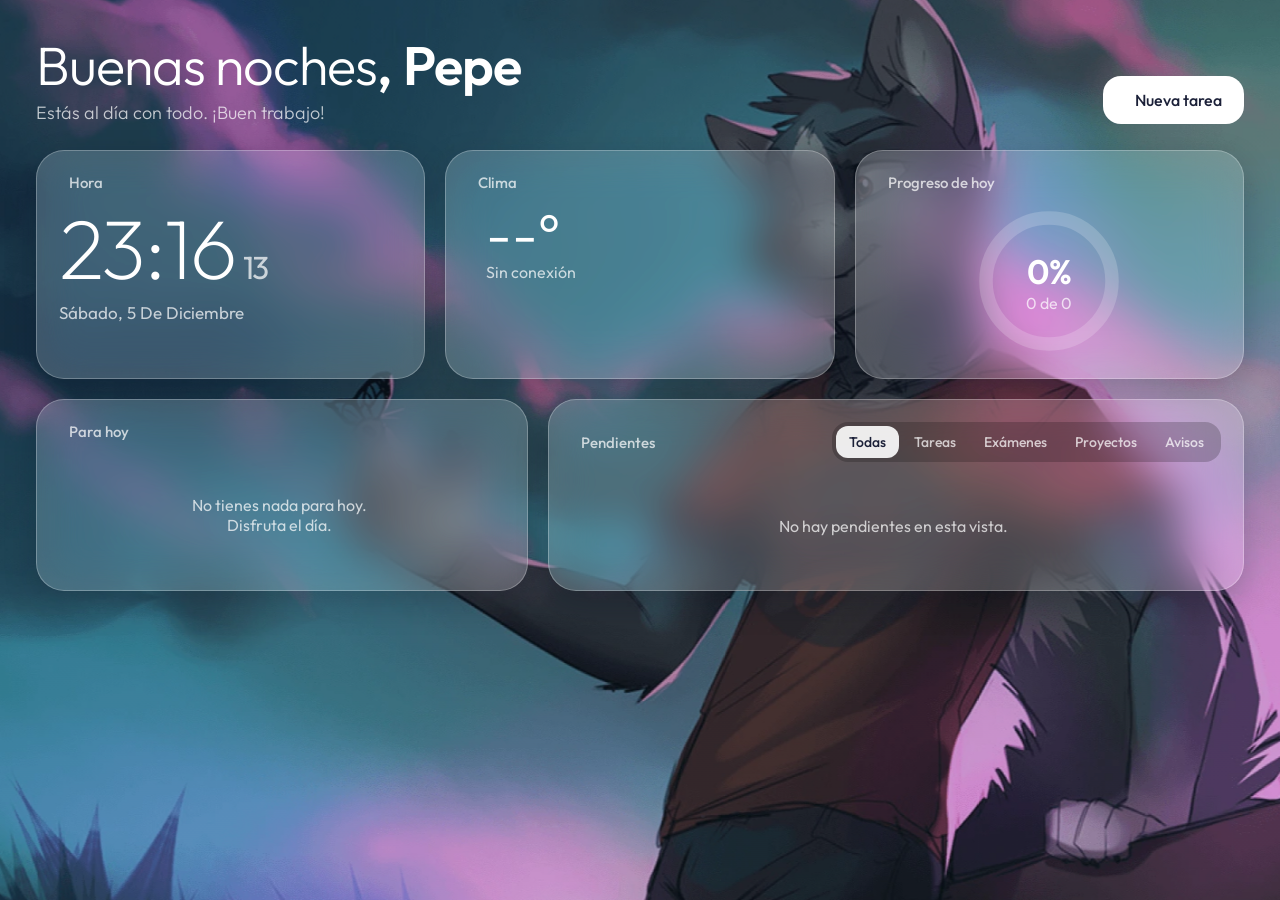
==== public/pendientesdashboard/index.html @ 5ec7621e "New" ====
<!DOCTYPE html>
<html lang="es">
<head>
<meta charset="UTF-8">
<meta name="viewport" content="width=device-width, initial-scale=1, viewport-fit=cover">
<title>Mi dashboard</title>
<link rel="preconnect" href="https://fonts.googleapis.com">
<link rel="preconnect" href="https://fonts.gstatic.com" crossorigin>
<link href="https://fonts.googleapis.com/css2?family=Outfit:wght@100..900&display=swap" rel="stylesheet">
<link rel="stylesheet" href="https://cdn-uicons.flaticon.com/2.6.0/uicons-regular-rounded/css/uicons-regular-rounded.css">
<link rel="stylesheet" href="styles.css">
</head>
<body>
<div class="bg"></div>

<main class="app">
  <header class="top">
    <div>
      <h1><span id="hello">Buenos días</span>, <span id="name" contenteditable="true" spellcheck="false" title="Toca para cambiar tu nombre">Pepe</span></h1>
      <p id="sub" class="muted"></p>
    </div>
    <button class="btn primary" id="add"><i class="fi fi-rr-plus"></i><span>Nueva tarea</span></button>
  </header>

  <section class="grid">
    <article class="card clock" style="--i:0">
      <div class="card-title"><i class="fi fi-rr-clock"></i>Hora</div>
      <div class="time"><span id="hm">00:00</span><small id="sec">00</small></div>
      <div class="muted" id="date"></div>
    </article>

    <article class="card weather" style="--i:1">
      <div class="card-title"><i class="fi fi-rr-cloud-sun"></i>Clima</div>
      <div class="w-row">
        <i class="fi fi-rr-cloud-sun w-icon" id="w-icon"></i>
        <div>
          <div class="temp" id="w-temp">--°</div>
          <div class="muted" id="w-desc">Cargando...</div>
        </div>
      </div>
      <div class="w-extra muted" id="w-extra"></div>
    </article>

    <article class="card progress" style="--i:2">
      <div class="card-title"><i class="fi fi-rr-chart-pie-alt"></i>Progreso de hoy</div>
      <div class="ring-wrap">
        <svg viewBox="0 0 100 100" class="ring">
          <circle cx="50" cy="50" r="42" class="ring-bg"/>
          <circle cx="50" cy="50" r="42" class="ring-fg" id="ring"/>
        </svg>
        <div class="ring-text"><b id="pct">0%</b><span class="muted" id="pct-sub">0 de 0</span></div>
      </div>
    </article>

    <article class="card list today" style="--i:3">
      <div class="card-title"><i class="fi fi-rr-calendar-day"></i>Para hoy</div>
      <div class="tasks" id="today"></div>
    </article>

    <article class="card list upcoming" style="--i:4">
      <div class="card-title">
        <i class="fi fi-rr-list-check"></i>Pendientes
        <div class="seg" id="filters">
          <button data-f="all" class="on">Todas</button>
          <button data-f="Tarea">Tareas</button>
          <button data-f="Examen">Exámenes</button>
          <button data-f="Proyecto">Proyectos</button>
          <button data-f="Recordatorio">Avisos</button>
        </div>
      </div>
      <div class="tasks" id="upcoming"></div>
    </article>
  </section>
</main>

<div class="overlay" id="overlay">
  <div class="panel" id="panel"></div>
</div>
<div class="toasts" id="toasts"></div>

<script src="app.js"></script>
</body>
</html>
---- public/pendientesdashboard/styles.css ----
:root{
  --text:#fff;
  --muted:rgba(255,255,255,.72);
  --glass:rgba(255,255,255,.2);
  --glass-strong:rgba(28,30,48,.55);
  --border:rgba(255,255,255,.26);
  --accent:#8ab4ff;
  --ok:#7ee0a8;
  --warn:#ffcf70;
  --bad:#ff8c9a;
  --radius:28px;
  --ease:cubic-bezier(.2,.9,.2,1);
}
*{box-sizing:border-box;margin:0;padding:0;-webkit-tap-highlight-color:transparent}
html,body{height:100%}
body{
  font-family:'Outfit',system-ui,sans-serif;
  color:var(--text);
  background:#1b2038;
  overflow-x:hidden;
}
.bg{
  position:fixed;inset:0;z-index:-1;
  background:
    linear-gradient(160deg,rgba(15,18,40,.35),rgba(15,18,40,.15)),
    url("/public/pendientesdashboard/assets/wallpaper.webp") center/cover no-repeat,
    linear-gradient(135deg,#3a4a8f,#8a5ca8 55%,#e08a7a);
  animation:drift 40s ease-in-out infinite alternate;
  transform:scale(1.06);
}
@keyframes drift{to{transform:scale(1.12) translate(-1.2%,-1%)}}

.muted{color:var(--muted)}
button{font:inherit;color:inherit;border:0;background:none;cursor:pointer}
i.fi{display:inline-flex;line-height:1}

.app{max-width:1280px;margin:0 auto;padding:clamp(18px,3vw,36px);padding-top:max(env(safe-area-inset-top),clamp(18px,3vw,36px))}

/* Cabecera */
.top{display:flex;justify-content:space-between;align-items:flex-end;gap:16px;margin-bottom:26px;animation:fadeIn .8s var(--ease) both}
h1{font-size:clamp(32px,5vw,54px);font-weight:600;letter-spacing:-.02em;line-height:1.1}
#hello{font-weight:300}
#name{outline:none;border-bottom:2px dashed transparent;transition:border-color .2s;border-radius:4px;padding:0 2px}
#name:active,#name:focus{border-color:rgba(255,255,255,.5)}
#sub{font-size:18px;margin-top:6px;font-weight:300}
.btn{display:inline-flex;align-items:center;gap:10px;padding:14px 22px;border-radius:18px;font-weight:500;font-size:16px;transition:transform .25s var(--ease),background .25s}
.btn:active{transform:scale(.95)}
.btn:active{transform:translateY(-2px)}
.btn.primary{background:#fff;color:#1b2038}
.btn.primary i{transition:transform .35s var(--ease)}
.btn.primary:active i{transform:rotate(90deg)}
.btn.ghost{background:var(--glass);border:1px solid var(--border)}
.btn.danger{background:rgba(255,140,154,.2);border:1px solid rgba(255,140,154,.5);color:#ffd0d6}

/* Grid */
.grid{display:grid;grid-template-columns:repeat(12,1fr);gap:20px}
.card{
  background:var(--glass);
  border:1px solid var(--border);
  border-radius:var(--radius);
  padding:22px;
  backdrop-filter:blur(22px) saturate(150%);
  -webkit-backdrop-filter:blur(22px) saturate(150%);
  box-shadow:0 12px 32px rgba(10,12,30,.22);
  animation:rise .8s var(--ease) both;
  animation-delay:calc(var(--i)*90ms + 150ms);
}
.clock,.weather,.progress{grid-column:span 4;min-height:200px}
.today{grid-column:span 5}
.upcoming{grid-column:span 7}
.card-title{display:flex;align-items:center;gap:10px;font-size:15px;font-weight:500;color:var(--muted);margin-bottom:14px;flex-wrap:wrap}
@keyframes rise{from{opacity:0;transform:translateY(28px) scale(.97)}to{opacity:1;transform:none}}
@keyframes fadeIn{from{opacity:0;transform:translateY(-10px)}to{opacity:1;transform:none}}

/* Reloj */
.time{display:flex;align-items:baseline;gap:8px;font-size:clamp(54px,7vw,84px);font-weight:200;letter-spacing:-.03em;line-height:1}
.time small{font-size:.38em;font-weight:400;color:var(--muted);display:inline-block;min-width:1.2em; transition:transform 0.4s var(--ease), filter 0.3s ease;}
.time small.tick{transform:translateY(-5px); filter: blur(2px); transition:transform 0.02s var(--ease), filter 0.02s ease;}
.clock .muted{margin-top:12px;font-size:17px;text-transform:capitalize}

/* Clima */
.w-row{display:flex;align-items:center;gap:18px}
.w-icon{font-size:64px;/*animation:float 5s ease-in-out infinite*/}
@keyframes float{50%{transform:translateY(-8px) rotate(-3deg)}}
.temp{font-size:56px;font-weight:300;line-height:1}
.w-extra{margin-top:14px;font-size:15px;display:flex;gap:18px}
.w-extra span{display:inline-flex;align-items:center;gap:6px}

/* Progreso */
.ring-wrap{position:relative;width:150px;height:150px;margin:4px auto 0}
.ring{width:100%;height:100%;transform:rotate(-90deg)}
.ring circle{fill:none;stroke-width:9;stroke-linecap:round}
.ring-bg{stroke:rgba(255,255,255,.18)}
.ring-fg{stroke:var(--ok);stroke-dasharray:264;stroke-dashoffset:264;transition:stroke-dashoffset 1.1s var(--ease)}
.ring-text{position:absolute;inset:0;display:flex;flex-direction:column;align-items:center;justify-content:center}
.ring-text b{font-size:34px;font-weight:600}

/* Listas */
.tasks{display:flex;flex-direction:column;gap:10px;max-height:420px;overflow-y:auto;padding:2px 4px 2px 0;scrollbar-width:thin;scrollbar-color:rgba(255,255,255,.3) transparent}
.task{
    --c:#8ab4ff;
    display:grid;grid-template-columns:auto 1fr auto;align-items:center;gap:14px;
    padding:14px 16px;border-radius:20px;
    background:rgba(255,255,255,.1);
    border:1px solid rgba(255,255,255,.16);
    /*border-left:5px solid var(--c);*/
    cursor:pointer;
    transition:transform .3s var(--ease),background .3s;
    animation:rise .55s var(--ease) both;
    animation-delay:calc(var(--n)*55ms);
}
.task .subject {
    color: color-mix(in srgb, var(--c) 90%, white 10%);
    text-shadow: 0 0 8px rgba(0, 0, 0, 0.2);
}
.task:active{transform:translateX(6px);background:rgba(255,255,255,.18)}
.check{width:30px;height:30px;border-radius:50%;border:2px solid rgba(255,255,255,.55);display:grid;place-items:center;font-size:14px;color:transparent;transition:all .35s var(--ease)}
.check:active{border-color:#fff;transform:scale(1.12)}
.task.done .check{background:var(--ok);border-color:var(--ok);color:#12301f;animation:pop .45s var(--ease)}
@keyframes pop{40%{transform:scale(1.35)}}
.t-title{font-size:17px;font-weight:500;transition:opacity .3s}
.t-meta{font-size:14px;color:var(--muted);display:flex;gap:14px;flex-wrap:wrap;margin-top:3px}
.t-meta span{display:inline-flex;align-items:center;gap:5px}
.task.done .t-title{text-decoration:line-through;opacity:.5}
.task.done .t-meta{opacity:.5}
.task.late .when{color: color-mix(in srgb, var(--bad) 90%, white 10%); text-shadow: 0 0 8px rgba(0, 0, 0, 0.1);}
.chev{opacity:.5;transition:transform .3s var(--ease)}
.task:active .chev{transform:translateX(4px);opacity:1}
.empty{display:flex;flex-direction:column;align-items:center;gap:8px;padding:30px 10px;color:var(--muted);text-align:center}
.empty i{font-size:34px}

/* Filtros */
.seg{margin-left:auto;display:flex;gap:2px;padding:4px;border-radius:16px;background:rgba(0,0,0,.2)}
.seg button{padding:7px 13px;border-radius:12px;font-size:14px;color:var(--muted);transition:all .25s var(--ease)}
.seg button.on{background:rgba(255,255,255,.9);color:#1b2038}

/* Overlay y panel */
.overlay{position:fixed;inset:0;z-index:20;display:none;align-items:center;justify-content:center;padding:18px;background:rgba(10,12,28,.35);backdrop-filter:blur(8px);-webkit-backdrop-filter:blur(8px)}
.overlay.open{display:flex;animation:fadeOnly .35s ease both}
@keyframes fadeOnly{from{opacity:0}}
.panel{
  --c:#8ab4ff;
  position:relative;width:min(560px,100%);max-height:92vh;overflow-y:auto;
  padding:30px;border-radius:32px;
  background:var(--glass-strong);
  border:1px solid var(--border);
  backdrop-filter:blur(30px) saturate(160%);
  -webkit-backdrop-filter:blur(30px) saturate(160%);
  box-shadow:0 30px 70px rgba(5,6,20,.45);
  transform-origin:top left;
}
.panel>*{animation:rise .6s var(--ease) both}
.panel>*:nth-child(1){animation-delay:.12s}
.panel>*:nth-child(2){animation-delay:.18s}
.panel>*:nth-child(3){animation-delay:.24s}
.panel>*:nth-child(4){animation-delay:.3s}
.panel>*:nth-child(5){animation-delay:.36s}
.panel>*:nth-child(6){animation-delay:.42s}
.x{position:absolute;top:18px;right:18px;width:40px;height:40px;border-radius:50%;background:rgba(255,255,255,.12);display:grid;place-items:center;font-size:16px;transition:transform .3s var(--ease),background .2s;animation:none!important}
.x:hover{transform:rotate(90deg);background:rgba(255,255,255,.25)}
.d-subject{display:flex;align-items:center;gap:10px;font-size:16px;font-weight:500;color:var(--c);margin-bottom:8px}
.d-title{font-size:32px;font-weight:600;line-height:1.15;letter-spacing:-.01em;padding-right:44px}
.d-grid{display:grid;grid-template-columns:1fr 1fr;gap:12px;margin:22px 0}
.d-item{padding:14px 16px;border-radius:18px;background:rgba(255,255,255,.09);border:1px solid rgba(255,255,255,.14)}
.d-item small{display:flex;align-items:center;gap:7px;color:var(--muted);font-size:13px;margin-bottom:5px}
.d-item b{font-size:17px;font-weight:500}
.d-desc{padding:16px 18px;border-radius:18px;background:rgba(255,255,255,.07);line-height:1.55;color:rgba(255,255,255,.9);font-weight:300;font-size:16px;white-space:pre-wrap}
.d-actions{display:flex;gap:12px;margin-top:22px;flex-wrap:wrap}
.d-actions .btn{flex:1;justify-content:center}

/* Formulario */
.f-title{font-size:26px;font-weight:600;margin-bottom:18px; pointer-events: none; user-select: none;}
.field{display:flex;flex-direction:column;gap:6px;margin-bottom:14px}
.field label{font-size:14px;color:var(--muted)}
.field input,.field select,.field textarea{
  font:inherit;color:#fff;padding:13px 15px;border-radius:15px;
  background:rgba(255,255,255,.1);border:1px solid rgba(255,255,255,.2);outline:none;
  transition:border-color .25s,background .25s;color-scheme:dark;
}
.field select option{background:#23274a}
.field input:focus,.field select:focus,.field textarea:focus{border-color:#fff;background:rgba(255,255,255,.16)}
.field textarea{resize:vertical;min-height:84px}
.two{display:grid;grid-template-columns:1fr 1fr;gap:12px}

/* Toasts */
.toasts{position:fixed;left:50%;bottom:24px;transform:translateX(-50%);z-index:40;display:flex;flex-direction:column;gap:10px;align-items:center}
.toast{display:flex;align-items:center;gap:12px;padding:14px 20px;border-radius:18px;background:var(--glass-strong);border:1px solid var(--border);backdrop-filter:blur(20px);-webkit-backdrop-filter:blur(20px);animation:toastIn .5s var(--ease) both}
.toast.out{animation:toastOut .35s ease forwards}
@keyframes toastIn{from{opacity:0;transform:translateY(30px) scale(.9)}}
@keyframes toastOut{to{opacity:0;transform:translateY(20px) scale(.95)}}

.bit{position:fixed;z-index:50;width:9px;height:9px;border-radius:3px;pointer-events:none}

/* Responsive */
@media (max-width:1000px){
  .clock,.weather{grid-column:span 6}
  .progress{grid-column:span 12}
  .today,.upcoming{grid-column:span 12}
  .progress .ring-wrap{margin:0 auto}
}
@media (max-width:620px){
  .clock,.weather{grid-column:span 12}
  .top{flex-direction:column;align-items:stretch}
  .btn.primary{justify-content:center}
  .two,.d-grid{grid-template-columns:1fr}
  .seg{margin-left:0;width:100%;overflow-x:auto}
}
:focus-visible{outline:2px solid #fff;outline-offset:3px}
@media (prefers-reduced-motion:reduce){
  *,*::before,*::after{animation-duration:.01ms!important;animation-delay:0ms!important;transition-duration:.01ms!important}
}

/* Tarjeta del clima con foto de fondo */
.weather{position:relative;overflow:hidden;isolation:isolate}
.weather::before,.weather::after{content:"";position:absolute;inset:0;z-index:-1;border-radius:inherit}
.weather::before{
  background:var(--wbg) center/cover no-repeat;
  opacity:0;transform:scale(1.08);
  transition:opacity 1s ease,transform 6s ease-out;
}
.weather::after{
  background:linear-gradient(180deg,rgba(10,14,34,.25),rgba(10,14,34,.55));
  opacity:0;transition:opacity 1s ease;
}
.weather.has-bg::before{opacity:1;transform:scale(1)}
.weather.has-bg::after{opacity:1}
.weather.has-bg{backdrop-filter:none;-webkit-backdrop-filter:none}
.weather.has-bg .muted,.weather.has-bg .card-title{color:rgba(255,255,255,.9)}
.weather.has-bg .temp,.weather.has-bg .w-icon{text-shadow:0 2px 12px rgba(0,0,0,.35)}
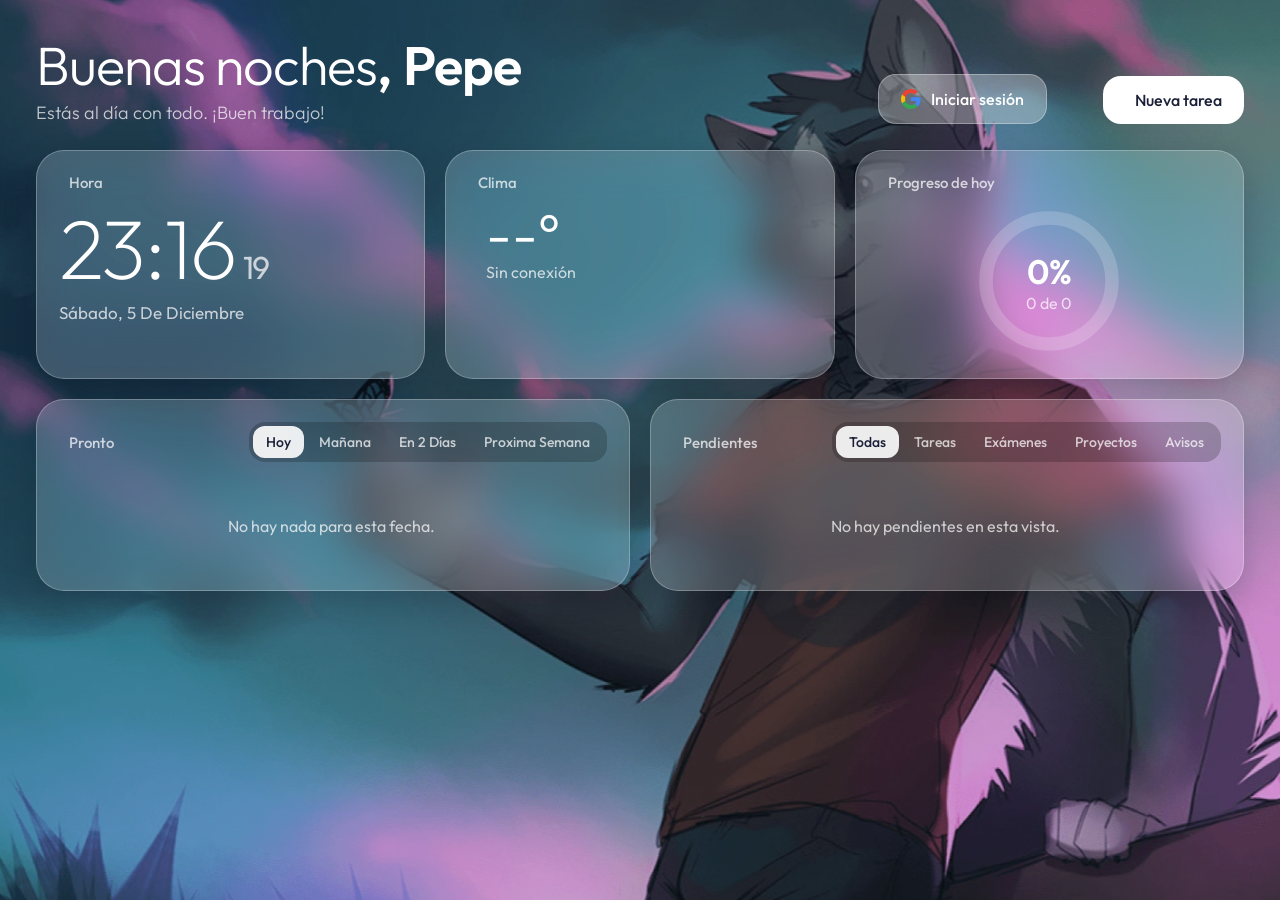
==== commit 246f5f22: "todonyx fix" ====
--- a/public/pendientesdashboard/index.html
+++ b/public/pendientesdashboard/index.html
@@ -3,15 +3,29 @@
 <head>
 <meta charset="UTF-8">
 <meta name="viewport" content="width=device-width, initial-scale=1, viewport-fit=cover">
-<title>Mi dashboard</title>
+<title>ToDo Nyx</title>
+<link rel="icon" type="image/x-icon" href="/public/pendientesdashboard/assets/icons/icon-192.png">
 <link rel="preconnect" href="https://fonts.googleapis.com">
 <link rel="preconnect" href="https://fonts.gstatic.com" crossorigin>
 <link href="https://fonts.googleapis.com/css2?family=Outfit:wght@100..900&display=swap" rel="stylesheet">
 <link rel="stylesheet" href="https://cdn-uicons.flaticon.com/2.6.0/uicons-regular-rounded/css/uicons-regular-rounded.css">
 <link rel="stylesheet" href="styles.css">
+<link rel="manifest" href="/public/pendientesdashboard/manifest.json">
+<meta name="theme-color" content="#1b2038">
 </head>
 <body>
 <div class="bg"></div>
+
+<div id="nioContainer">
+    <div class="lastResponse">
+        <p class="nioResponse">
+            Claro que si! He agregado la tarea para ti!
+        </p>
+    </div>
+    <div class="input">
+        <span class="userInput">Puedes agregar una tarea de...</span>
+    </div>
+</div>
 
 <main class="app">
   <header class="top">
@@ -19,6 +33,7 @@
       <h1><span id="hello">Buenos días</span>, <span id="name" contenteditable="true" spellcheck="false" title="Toca para cambiar tu nombre">Pepe</span></h1>
       <p id="sub" class="muted"></p>
     </div>
+    <button class="btn secondary" id="invokeNioBtn"><i class="fi fi-rr-circle-microphone"></i></button>
     <button class="btn primary" id="add"><i class="fi fi-rr-plus"></i><span>Nueva tarea</span></button>
   </header>
 
@@ -35,7 +50,7 @@
         <i class="fi fi-rr-cloud-sun w-icon" id="w-icon"></i>
         <div>
           <div class="temp" id="w-temp">--°</div>
-          <div class="muted" id="w-desc">Cargando...</div>
+          <div class="muted" id="w-desc">Clima</div>
         </div>
       </div>
       <div class="w-extra muted" id="w-extra"></div>
@@ -53,7 +68,14 @@
     </article>
 
     <article class="card list today" style="--i:3">
-      <div class="card-title"><i class="fi fi-rr-calendar-day"></i>Para hoy</div>
+      <div class="card-title"><i class="fi fi-rr-calendar-day"></i>Pronto
+        <div class="seg" id="soonFilters">
+          <button data-sf="today" class="on">Hoy</button>
+          <button data-sf="tomorrow">Mañana</button>
+          <button data-sf="in2days">En 2 Días</button>
+          <button data-sf="nextweek">Proxima Semana</button>
+        </div>
+      </div>
       <div class="tasks" id="today"></div>
     </article>
 
@@ -78,6 +100,10 @@
 </div>
 <div class="toasts" id="toasts"></div>
 
+<script src="assistant.js"></script>
 <script src="app.js"></script>
+<script src="sync.js"></script>
+<!--<script src="https://cdn.jsdelivr.net/npm/eruda"></script>
+<script>eruda.init();</script>-->
 </body>
 </html>
--- a/public/pendientesdashboard/styles.css
+++ b/public/pendientesdashboard/styles.css
@@ -37,18 +37,27 @@
 .app{max-width:1280px;margin:0 auto;padding:clamp(18px,3vw,36px);padding-top:max(env(safe-area-inset-top),clamp(18px,3vw,36px))}
 
 /* Cabecera */
-.top{display:flex;justify-content:space-between;align-items:flex-end;gap:16px;margin-bottom:26px;animation:fadeIn .8s var(--ease) both}
+.top{display:flex;align-items:flex-end;gap:16px;margin-bottom:26px;animation:fadeIn .8s var(--ease) both; width: 100%;}
+.top .btn.secondary {
+    padding: 14px 0;
+    display: flex;
+    align-items: center;
+    justify-content: center;
+}
+.top .btn.secondary i {
+    font-size: 24px;
+    width: 24px;
+    height: 24px;
+}
 h1{font-size:clamp(32px,5vw,54px);font-weight:600;letter-spacing:-.02em;line-height:1.1}
 #hello{font-weight:300}
 #name{outline:none;border-bottom:2px dashed transparent;transition:border-color .2s;border-radius:4px;padding:0 2px}
 #name:active,#name:focus{border-color:rgba(255,255,255,.5)}
 #sub{font-size:18px;margin-top:6px;font-weight:300}
-.btn{display:inline-flex;align-items:center;gap:10px;padding:14px 22px;border-radius:18px;font-weight:500;font-size:16px;transition:transform .25s var(--ease),background .25s}
-.btn:active{transform:scale(.95)}
-.btn:active{transform:translateY(-2px)}
+.btn{display:inline-flex;align-items:center;gap:10px;padding:14px 22px;border-radius:18px;font-weight:500;font-size:16px;transition:transform .32s var(--ease),background .25s}
+.btn:active{transform:scale(.97)}
 .btn.primary{background:#fff;color:#1b2038}
 .btn.primary i{transition:transform .35s var(--ease)}
-.btn.primary:active i{transform:rotate(90deg)}
 .btn.ghost{background:var(--glass);border:1px solid var(--border)}
 .btn.danger{background:rgba(255,140,154,.2);border:1px solid rgba(255,140,154,.5);color:#ffd0d6}
 
@@ -66,8 +75,8 @@
   animation-delay:calc(var(--i)*90ms + 150ms);
 }
 .clock,.weather,.progress{grid-column:span 4;min-height:200px}
-.today{grid-column:span 5}
-.upcoming{grid-column:span 7}
+.today{grid-column:span 6}
+.upcoming{grid-column:span 6}
 .card-title{display:flex;align-items:center;gap:10px;font-size:15px;font-weight:500;color:var(--muted);margin-bottom:14px;flex-wrap:wrap}
 @keyframes rise{from{opacity:0;transform:translateY(28px) scale(.97)}to{opacity:1;transform:none}}
 @keyframes fadeIn{from{opacity:0;transform:translateY(-10px)}to{opacity:1;transform:none}}
@@ -135,8 +144,27 @@
 .seg button.on{background:rgba(255,255,255,.9);color:#1b2038}
 
 /* Overlay y panel */
-.overlay{position:fixed;inset:0;z-index:20;display:none;align-items:center;justify-content:center;padding:18px;background:rgba(10,12,28,.35);backdrop-filter:blur(8px);-webkit-backdrop-filter:blur(8px)}
-.overlay.open{display:flex;animation:fadeOnly .35s ease both}
+.overlay{
+    position:fixed;
+    inset:0;
+    z-index:20;
+    display:flex;
+    align-items:center;
+    justify-content:center;
+    padding:18px;
+    background:rgba(10,12,28,.35);
+    backdrop-filter:blur(8px);
+    -webkit-backdrop-filter:blur(8px);
+
+    pointer-events: none;
+    opacity: 0;
+    transition: opacity 0.28s ease;
+}
+.overlay.open {
+    pointer-events: all;
+    opacity: 1;
+    /*animation:fadeOnly .35s ease both*/
+}
 @keyframes fadeOnly{from{opacity:0}}
 .panel{
   --c:#8ab4ff;
@@ -226,4 +254,138 @@
 .weather.has-bg::after{opacity:1}
 .weather.has-bg{backdrop-filter:none;-webkit-backdrop-filter:none}
 .weather.has-bg .muted,.weather.has-bg .card-title{color:rgba(255,255,255,.9)}
-.weather.has-bg .temp,.weather.has-bg .w-icon{text-shadow:0 2px 12px rgba(0,0,0,.35)}+.weather.has-bg .temp,.weather.has-bg .w-icon{text-shadow:0 2px 12px rgba(0,0,0,.35)}
+
+/* Nio: panel flotante del asistente #nioContainer {
+    position: fixed;
+    bottom: 12px;
+    right: 12px;
+    height: 322px;
+    width: 410px;
+    z-index: 10;
+
+    display: flex;
+    flex-direction: column;
+    align-items: center;
+    justify-content: center;
+    gap: 12px;
+
+    padding: 10px;
+    box-sizing: border-box;
+
+    border-radius: 48px;
+    backdrop-filter: blur(2px);
+
+    transform: translateY(342px);
+    transition: transform 0.4s ease;
+}
+#nioContainer.show {
+    transform: translateY(0);
+}
+
+#nioContainer .lastResponse {
+    height: 100%;
+    width: 100%;
+    flex: 1;
+    
+    padding: 20px 16px;
+    box-sizing: border-box;
+
+    border-radius: 40px;
+    background-color: rgba(29, 29, 29);
+    border: 1px solid rgba(255, 255, 255, 0.2);
+}
+#nioContainer .input {
+    height: 70px;
+    width: 100%;
+    flex-shrink: 0;
+    
+    padding: 14px 18px;
+    box-sizing: border-box;
+
+    display: flex;
+    flex-direction: row;
+    align-items: center;
+
+    border-radius: 40px;
+    background-color: rgb(29, 29, 29);
+    border: 1px solid rgba(255, 255, 255, 0.2);
+}
+
+*/
+#nioContainer{
+  position:fixed;left:50%;bottom:max(env(safe-area-inset-bottom),24px);z-index:30;
+  width:min(680px,92vw);padding:20px 24px;border-radius:30px;
+  background:var(--glass-strong);border:1px solid var(--border);
+  backdrop-filter:blur(26px) saturate(160%);-webkit-backdrop-filter:blur(26px) saturate(160%);
+  box-shadow:0 20px 50px rgba(5,6,20,.4);
+  opacity:0;pointer-events:none;transform:translate(-50%,40px) scale(.96);
+  transition:opacity .45s ease,transform .55s cubic-bezier(.2,.9,.2,1);
+}
+#nioContainer.show{opacity:1;pointer-events:auto;transform:translate(-50%,0) scale(1)}
+#nioContainer .lastResponse{margin-bottom:14px}
+#nioContainer .lastResponse:has(.nioResponse:empty){display:none}
+.nioResponse{margin:0;font-size:21px;font-weight:500;line-height:1.35;color:#fff}
+#nioContainer .input{display:flex;align-items:center;gap:14px;min-height:28px}
+.userInput{flex:1;font-size:17px;font-weight:300;color:var(--muted);transition:opacity .3s}
+.userInput.ghost{opacity:.55}
+.nioType{
+  width:100%;font:inherit;color:#fff;padding:10px 14px;border-radius:14px;outline:none;
+  background:rgba(255,255,255,.1);border:1px solid rgba(255,255,255,.22);
+}
+
+/* Ondas de voz */
+.wave{display:inline-flex;align-items:center;gap:4px;height:26px}
+.wave i{width:4px;height:6px;border-radius:2px;background:#fff;opacity:.7;transition:height .3s ease}
+.listening .wave i{animation:bar 1s ease-in-out infinite}
+.speaking .wave i{animation:bar .7s ease-in-out infinite;background:var(--accent)}
+.thinking .wave i{animation:think 1.1s ease-in-out infinite}
+.wave i:nth-child(2){animation-delay:.12s!important}
+.wave i:nth-child(3){animation-delay:.24s!important}
+.wave i:nth-child(4){animation-delay:.36s!important}
+.wave i:nth-child(5){animation-delay:.48s!important}
+@keyframes bar{0%,100%{height:6px}50%{height:24px}}
+@keyframes think{0%,100%{height:6px;opacity:.4}50%{height:12px;opacity:1}}
+
+/* Que los avisos no se encimen con Nio */
+body.nio-open .toasts{bottom:200px}
+
+
+
+/* Botón de sesión y sincronización */
+.btn.secondary.sync{gap:10px;padding:10px 16px;font-size:15px}
+.sync.out{padding:12px 18px}
+.sync .avatar{width:30px;height:30px;border-radius:50%;object-fit:cover;background:rgba(255,255,255,.2)}
+.sync .st{font-size:15px;color:var(--ok)}
+.sync.syncing .st{color:#fff;animation:syncspin 1s linear infinite}
+.sync.error .st,.sync.reconnect .st{color:var(--warn)}
+.sync.offline .st{color:var(--muted)}
+@keyframes syncspin{to{transform:rotate(360deg)}}
+
+#syncBtn {
+  margin-left: auto;
+  height: 100%;
+
+  padding:14px 22px;border-radius:18px;font-weight:500;font-size:16px;transition:transform .32s var(--ease),background .25s;
+
+  border: 1px solid rgba(255, 255, 255, 0.3);
+  background-color: rgba(255, 255, 255, 0.3);
+}
+
+#syncMenu{
+  position:fixed;z-index:25;width:min(320px,calc(100vw - 24px));padding:18px;border-radius:24px;
+  display:flex;flex-direction:column;gap:12px;
+  background:var(--glass-strong);border:1px solid var(--border);
+  backdrop-filter:blur(26px) saturate(160%);-webkit-backdrop-filter:blur(26px) saturate(160%);
+  box-shadow:0 20px 50px rgba(5,6,20,.4);
+  opacity:0;pointer-events:none;transform:translateY(-10px) scale(.96);transform-origin:top right;
+  transition:opacity .25s ease,transform .35s cubic-bezier(.2,.9,.2,1);
+}
+#syncMenu.open{opacity:1;pointer-events:auto;transform:none}
+#syncMenu .who{display:flex;align-items:center;gap:12px}
+#syncMenu .who img{width:44px;height:44px;border-radius:50%;background:rgba(255,255,255,.2)}
+#syncMenu .who b{display:block;font-weight:500;font-size:17px}
+#syncMenu .who small{color:var(--muted);font-size:14px;word-break:break-all}
+#syncMenu .stat{display:flex;gap:10px;align-items:flex-start;padding:12px 14px;border-radius:16px;background:rgba(255,255,255,.08);font-size:14px;color:var(--muted);line-height:1.4}
+#syncMenu .stat i{margin-top:2px}
+#syncMenu .btn{justify-content:center;width:100%;padding:12px 16px;font-size:15px}
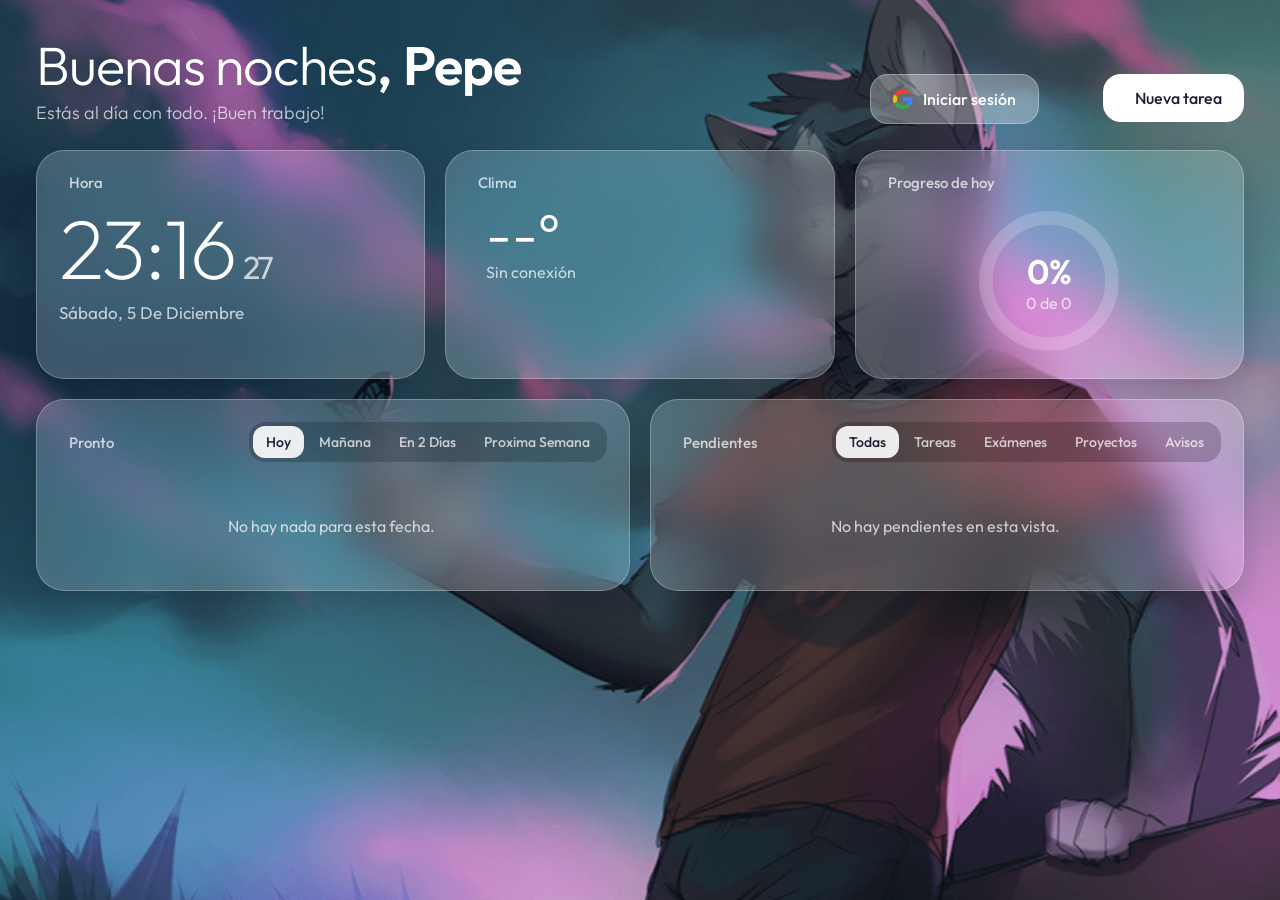
==== commit 0a0d3109: "todonyx fix 2" ====
--- a/public/pendientesdashboard/index.html
+++ b/public/pendientesdashboard/index.html
@@ -33,8 +33,10 @@
       <h1><span id="hello">Buenos días</span>, <span id="name" contenteditable="true" spellcheck="false" title="Toca para cambiar tu nombre">Pepe</span></h1>
       <p id="sub" class="muted"></p>
     </div>
-    <button class="btn secondary" id="invokeNioBtn"><i class="fi fi-rr-circle-microphone"></i></button>
-    <button class="btn primary" id="add"><i class="fi fi-rr-plus"></i><span>Nueva tarea</span></button>
+    <div class="create">
+      <button class="btn secondary" id="invokeNioBtn"><i class="fi fi-rr-circle-microphone"></i></button>
+      <button class="btn primary" id="add"><i class="fi fi-rr-plus"></i><span>Nueva tarea</span></button>
+    </div>
   </header>
 
   <section class="grid">
--- a/public/pendientesdashboard/styles.css
+++ b/public/pendientesdashboard/styles.css
@@ -186,7 +186,7 @@
 .panel>*:nth-child(6){animation-delay:.42s}
 .x{position:absolute;top:18px;right:18px;width:40px;height:40px;border-radius:50%;background:rgba(255,255,255,.12);display:grid;place-items:center;font-size:16px;transition:transform .3s var(--ease),background .2s;animation:none!important}
 .x:hover{transform:rotate(90deg);background:rgba(255,255,255,.25)}
-.d-subject{display:flex;align-items:center;gap:10px;font-size:16px;font-weight:500;color:var(--c);margin-bottom:8px}
+.d-subject{display:flex;align-items:center;gap:10px;font-size:16px;font-weight:500;color:var(--c);margin-bottom:8px;pointer-events: none;user-select: none;}
 .d-title{font-size:32px;font-weight:600;line-height:1.15;letter-spacing:-.01em;padding-right:44px}
 .d-grid{display:grid;grid-template-columns:1fr 1fr;gap:12px;margin:22px 0}
 .d-item{padding:14px 16px;border-radius:18px;background:rgba(255,255,255,.09);border:1px solid rgba(255,255,255,.14)}
@@ -219,6 +219,12 @@
 
 .bit{position:fixed;z-index:50;width:9px;height:9px;border-radius:3px;pointer-events:none}
 
+.top .create {
+  display: flex;
+  align-items: center;
+  gap: 12px;
+  margin-left: 12px;
+}
 /* Responsive */
 @media (max-width:1000px){
   .clock,.weather{grid-column:span 6}
@@ -229,6 +235,17 @@
 @media (max-width:620px){
   .clock,.weather{grid-column:span 12}
   .top{flex-direction:column;align-items:stretch}
+  .top #syncBtn{width: 100%;}
+  .top .create {
+    width: 100%;
+    margin-left: 0;
+  }
+  .top .create .secondary {
+    width: 38px;
+  }
+  .top .create .primary {
+    width: 100%;
+  }
   .btn.primary{justify-content:center}
   .two,.d-grid{grid-template-columns:1fr}
   .seg{margin-left:0;width:100%;overflow-x:auto}
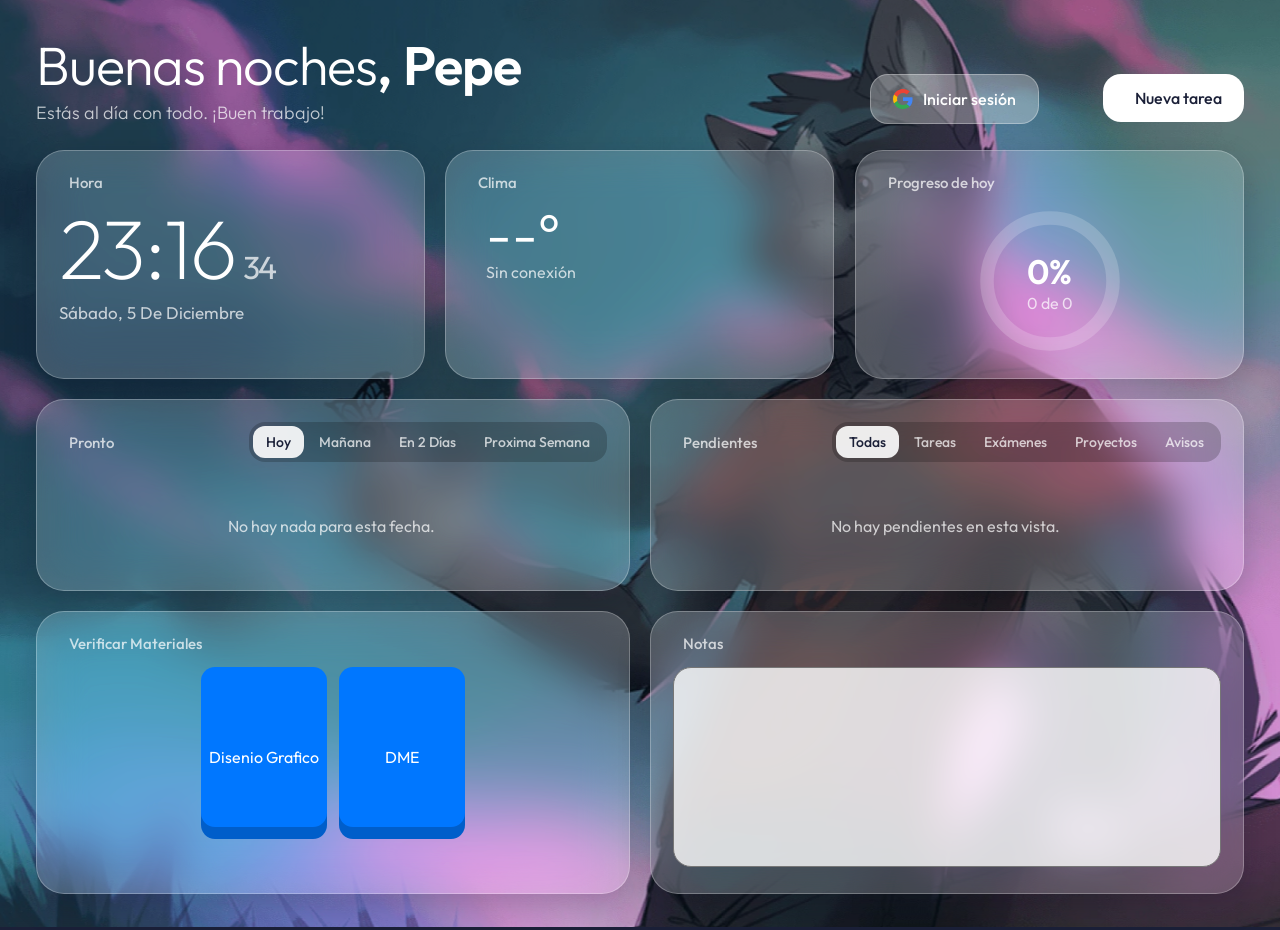
==== commit 9bf12a76: "todonyx fix 3" ====
--- a/public/pendientesdashboard/index.html
+++ b/public/pendientesdashboard/index.html
@@ -9,6 +9,7 @@
 <link rel="preconnect" href="https://fonts.gstatic.com" crossorigin>
 <link href="https://fonts.googleapis.com/css2?family=Outfit:wght@100..900&display=swap" rel="stylesheet">
 <link rel="stylesheet" href="https://cdn-uicons.flaticon.com/2.6.0/uicons-regular-rounded/css/uicons-regular-rounded.css">
+<link rel='stylesheet' href='https://cdn-uicons.flaticon.com/4.0.0/uicons-solid-rounded/css/uicons-solid-rounded.css'>
 <link rel="stylesheet" href="styles.css">
 <link rel="manifest" href="/public/pendientesdashboard/manifest.json">
 <meta name="theme-color" content="#1b2038">
@@ -28,77 +29,102 @@
 </div>
 
 <main class="app">
-  <header class="top">
-    <div>
-      <h1><span id="hello">Buenos días</span>, <span id="name" contenteditable="true" spellcheck="false" title="Toca para cambiar tu nombre">Pepe</span></h1>
-      <p id="sub" class="muted"></p>
-    </div>
-    <div class="create">
-      <button class="btn secondary" id="invokeNioBtn"><i class="fi fi-rr-circle-microphone"></i></button>
-      <button class="btn primary" id="add"><i class="fi fi-rr-plus"></i><span>Nueva tarea</span></button>
-    </div>
-  </header>
+	<header class="top">
+		<div>
+			<h1><span id="hello">Buenos días</span>, <span id="name" contenteditable="true" spellcheck="false" title="Toca para cambiar tu nombre">Pepe</span></h1>
+			<p id="sub" class="muted"></p>
+		</div>
+		<div class="create">
+			<button class="btn secondary" id="invokeNioBtn"><i class="fi fi-rr-circle-microphone"></i></button>
+			<button class="btn primary" id="add"><i class="fi fi-rr-plus"></i><span>Nueva tarea</span></button>
+		</div>
+	</header>
 
-  <section class="grid">
-    <article class="card clock" style="--i:0">
-      <div class="card-title"><i class="fi fi-rr-clock"></i>Hora</div>
-      <div class="time"><span id="hm">00:00</span><small id="sec">00</small></div>
-      <div class="muted" id="date"></div>
-    </article>
+	<section class="grid">
+		<article class="card clock" style="--i:0">
+			<div class="card-title"><i class="fi fi-rr-clock"></i>Hora</div>
+			<div class="time"><span id="hm">00:00</span><small id="sec">00</small></div>
+			<div class="muted" id="date"></div>
+		</article>
 
-    <article class="card weather" style="--i:1">
-      <div class="card-title"><i class="fi fi-rr-cloud-sun"></i>Clima</div>
-      <div class="w-row">
-        <i class="fi fi-rr-cloud-sun w-icon" id="w-icon"></i>
-        <div>
-          <div class="temp" id="w-temp">--°</div>
-          <div class="muted" id="w-desc">Clima</div>
-        </div>
-      </div>
-      <div class="w-extra muted" id="w-extra"></div>
-    </article>
+		<article class="card weather" style="--i:1">
+			<div class="card-title"><i class="fi fi-rr-cloud-sun"></i>Clima</div>
+			<div class="w-row">
+				<i class="fi fi-rr-cloud-sun w-icon" id="w-icon"></i>
+				<div>
+					<div class="temp" id="w-temp">--°</div>
+					<div class="muted" id="w-desc">Clima</div>
+				</div>
+			</div>
+			<div class="w-extra muted" id="w-extra"></div>
+		</article>
 
-    <article class="card progress" style="--i:2">
-      <div class="card-title"><i class="fi fi-rr-chart-pie-alt"></i>Progreso de hoy</div>
-      <div class="ring-wrap">
-        <svg viewBox="0 0 100 100" class="ring">
-          <circle cx="50" cy="50" r="42" class="ring-bg"/>
-          <circle cx="50" cy="50" r="42" class="ring-fg" id="ring"/>
-        </svg>
-        <div class="ring-text"><b id="pct">0%</b><span class="muted" id="pct-sub">0 de 0</span></div>
-      </div>
-    </article>
+		<article class="card progress" style="--i:2">
+			<div class="card-title"><i class="fi fi-rr-chart-pie-alt"></i>Progreso de hoy</div>
+			<div class="ring-wrap">
+				<svg viewBox="0 0 100 100" class="ring">
+					<circle cx="50" cy="50" r="42" class="ring-bg"/>
+					<circle cx="50" cy="50" r="42" class="ring-fg" id="ring"/>
+				</svg>
+				<div class="ring-text"><b id="pct">0%</b><span class="muted" id="pct-sub">0 de 0</span></div>
+			</div>
+		</article>
 
-    <article class="card list today" style="--i:3">
-      <div class="card-title"><i class="fi fi-rr-calendar-day"></i>Pronto
-        <div class="seg" id="soonFilters">
-          <button data-sf="today" class="on">Hoy</button>
-          <button data-sf="tomorrow">Mañana</button>
-          <button data-sf="in2days">En 2 Días</button>
-          <button data-sf="nextweek">Proxima Semana</button>
-        </div>
-      </div>
-      <div class="tasks" id="today"></div>
-    </article>
+		<article class="card list today" style="--i:3">
+			<div class="card-title"><i class="fi fi-rr-calendar-day"></i>Pronto
+				<div class="seg" id="soonFilters">
+					<button data-sf="today" class="on">Hoy</button>
+					<button data-sf="tomorrow">Mañana</button>
+					<button data-sf="in2days">En 2 Días</button>
+					<button data-sf="nextweek">Proxima Semana</button>
+				</div>
+			</div>
+			<div class="tasks" id="today"></div>
+		</article>
 
-    <article class="card list upcoming" style="--i:4">
-      <div class="card-title">
-        <i class="fi fi-rr-list-check"></i>Pendientes
-        <div class="seg" id="filters">
-          <button data-f="all" class="on">Todas</button>
-          <button data-f="Tarea">Tareas</button>
-          <button data-f="Examen">Exámenes</button>
-          <button data-f="Proyecto">Proyectos</button>
-          <button data-f="Recordatorio">Avisos</button>
-        </div>
-      </div>
-      <div class="tasks" id="upcoming"></div>
-    </article>
-  </section>
+		<article class="card list upcoming" style="--i:4">
+			<div class="card-title">
+				<i class="fi fi-rr-list-check"></i>Pendientes
+				<div class="seg" id="filters">
+					<button data-f="all" class="on">Todas</button>
+					<button data-f="Tarea">Tareas</button>
+					<button data-f="Examen">Exámenes</button>
+					<button data-f="Proyecto">Proyectos</button>
+					<button data-f="Recordatorio">Avisos</button>
+				</div>
+			</div>
+			<div class="tasks" id="upcoming"></div>
+		</article>
+
+		<article class="card list materialcheck" style="--i:5">
+			<div class="card-title"><i class="fi fi-rr-box"></i>Verificar Materiales</div>
+			<div class="row">
+				<button data-mat="dg">
+					<div class="icons">
+						<i class="fi fi-sr-pencil-paintbrush"></i>
+						<i class="fi fi-sr-palette"></i>
+					</div>
+					Disenio Grafico
+				</button>
+				<button data-mat="dme">
+					<div class="icons">
+						<i class="fi fi-sr-house-chimney"></i>
+						<i class="fi fi-sr-ruler-triangle"></i>
+					</div>
+					DME
+				</button>
+			</div>
+		</article>
+
+		<article class="card list quicknotes" style="--i:6">
+			<div class="card-title"><i class="fi fi-rr-edit"></i>Notas</div>
+			<textarea id="quickNotes"></textarea>
+		</article>
+	</section>
 </main>
 
 <div class="overlay" id="overlay">
-  <div class="panel" id="panel"></div>
+	<div class="panel" id="panel"></div>
 </div>
 <div class="toasts" id="toasts"></div>
 
--- a/public/pendientesdashboard/styles.css
+++ b/public/pendientesdashboard/styles.css
@@ -64,19 +64,57 @@
 /* Grid */
 .grid{display:grid;grid-template-columns:repeat(12,1fr);gap:20px}
 .card{
-  background:var(--glass);
-  border:1px solid var(--border);
-  border-radius:var(--radius);
-  padding:22px;
-  backdrop-filter:blur(22px) saturate(150%);
-  -webkit-backdrop-filter:blur(22px) saturate(150%);
-  box-shadow:0 12px 32px rgba(10,12,30,.22);
-  animation:rise .8s var(--ease) both;
-  animation-delay:calc(var(--i)*90ms + 150ms);
+	background:var(--glass);
+	border:1px solid var(--border);
+	border-radius:var(--radius);
+	padding:22px;
+	backdrop-filter:blur(22px) saturate(150%);
+	-webkit-backdrop-filter:blur(22px) saturate(150%);
+	box-shadow:0 12px 32px rgba(10,12,30,.22);
+	animation:rise .8s var(--ease) both;
+	animation-delay:calc(var(--i)*90ms + 150ms);
+}
+.card .row {
+	width: 100%;
+	display: flex;
+	align-items: center;
+	justify-content: center;
+	gap: 12px;
 }
 .clock,.weather,.progress{grid-column:span 4;min-height:200px}
 .today{grid-column:span 6}
 .upcoming{grid-column:span 6}
+.materialcheck{grid-column:span 6}
+.materialcheck .row button {
+	height: 160px;
+	width: 126px;
+
+	border-radius: 14px;
+	box-shadow: 0 12px 0 rgb(0, 94, 202);
+	background-color: rgb(0, 119, 255);
+}
+.materialcheck .row button:active {
+	transform: translateY(8px);
+	box-shadow: 0 4px 0 rgb(0, 94, 202);
+}
+.mat{cursor:pointer}
+.mat.done .t-title{text-decoration:none;opacity:1}
+.mat-count{margin:6px 0 16px;font-size:15px}
+
+.quicknotes{grid-column:span 6}
+.quicknotes textarea {
+	width: 100%;
+	height: 200px;
+	resize: none;
+
+	box-sizing: border-box;
+	padding: 8px;
+	border-radius: 18px;
+	font-family: 'Outfit', sans-serif;
+	font-size: 16px;
+	background-color: rgba(255, 255, 255, 0.8);
+	color: black;
+}
 .card-title{display:flex;align-items:center;gap:10px;font-size:15px;font-weight:500;color:var(--muted);margin-bottom:14px;flex-wrap:wrap}
 @keyframes rise{from{opacity:0;transform:translateY(28px) scale(.97)}to{opacity:1;transform:none}}
 @keyframes fadeIn{from{opacity:0;transform:translateY(-10px)}to{opacity:1;transform:none}}
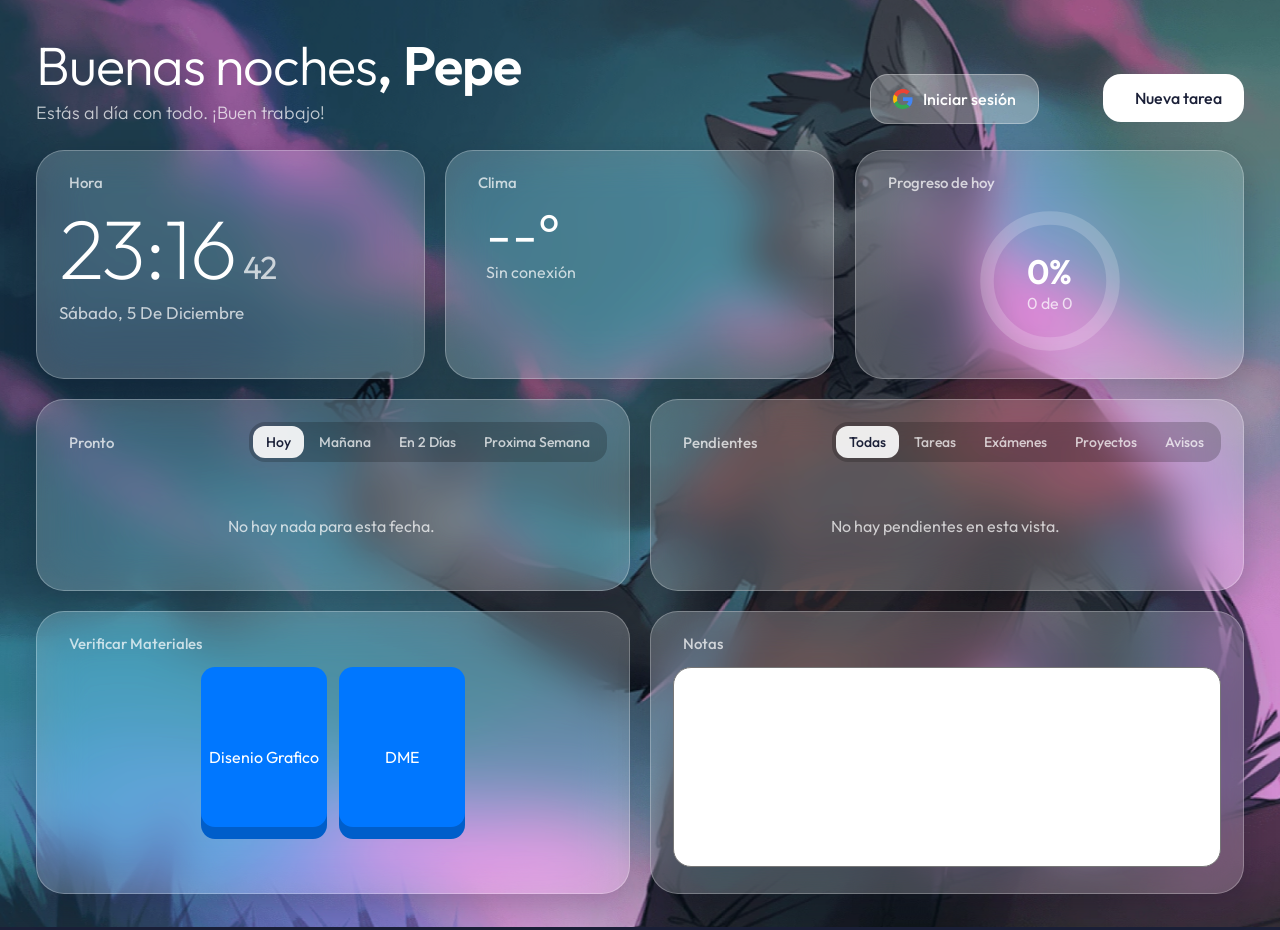
==== commit 7f2b2114: "setup for google connection" ====
--- a/public/pendientesdashboard/index.html
+++ b/public/pendientesdashboard/index.html
@@ -13,6 +13,7 @@
 <link rel="stylesheet" href="styles.css">
 <link rel="manifest" href="/public/pendientesdashboard/manifest.json">
 <meta name="theme-color" content="#1b2038">
+<meta name="google-site-verification" content="td00GYDnzHykh4Shzi8BROy9XLe3nFU7idQ3V87_ILs" />
 </head>
 <body>
 <div class="bg"></div>
--- a/public/pendientesdashboard/styles.css
+++ b/public/pendientesdashboard/styles.css
@@ -112,7 +112,7 @@
 	border-radius: 18px;
 	font-family: 'Outfit', sans-serif;
 	font-size: 16px;
-	background-color: rgba(255, 255, 255, 0.8);
+	background-color: rgba(255, 255, 255, 1);
 	color: black;
 }
 .card-title{display:flex;align-items:center;gap:10px;font-size:15px;font-weight:500;color:var(--muted);margin-bottom:14px;flex-wrap:wrap}
@@ -121,8 +121,8 @@
 
 /* Reloj */
 .time{display:flex;align-items:baseline;gap:8px;font-size:clamp(54px,7vw,84px);font-weight:200;letter-spacing:-.03em;line-height:1}
-.time small{font-size:.38em;font-weight:400;color:var(--muted);display:inline-block;min-width:1.2em; transition:transform 0.4s var(--ease), filter 0.3s ease;}
-.time small.tick{transform:translateY(-5px); filter: blur(2px); transition:transform 0.02s var(--ease), filter 0.02s ease;}
+.time small{font-size:.38em;font-weight:400;color:var(--muted);display:inline-block;min-width:1.2em; transition:transform 0.5s var(--ease), filter 0.3s ease;}
+.time small.tick{transform:scale(1.1); filter: blur(2px); transition:transform 0.02s var(--ease), filter 0.02s ease;}
 .clock .muted{margin-top:12px;font-size:17px;text-transform:capitalize}
 
 /* Clima */
@@ -267,7 +267,7 @@
 @media (max-width:1000px){
   .clock,.weather{grid-column:span 6}
   .progress{grid-column:span 12}
-  .today,.upcoming{grid-column:span 12}
+  .today,.upcoming,.materialcheck,.quicknotes{grid-column:span 12}
   .progress .ring-wrap{margin:0 auto}
 }
 @media (max-width:620px){
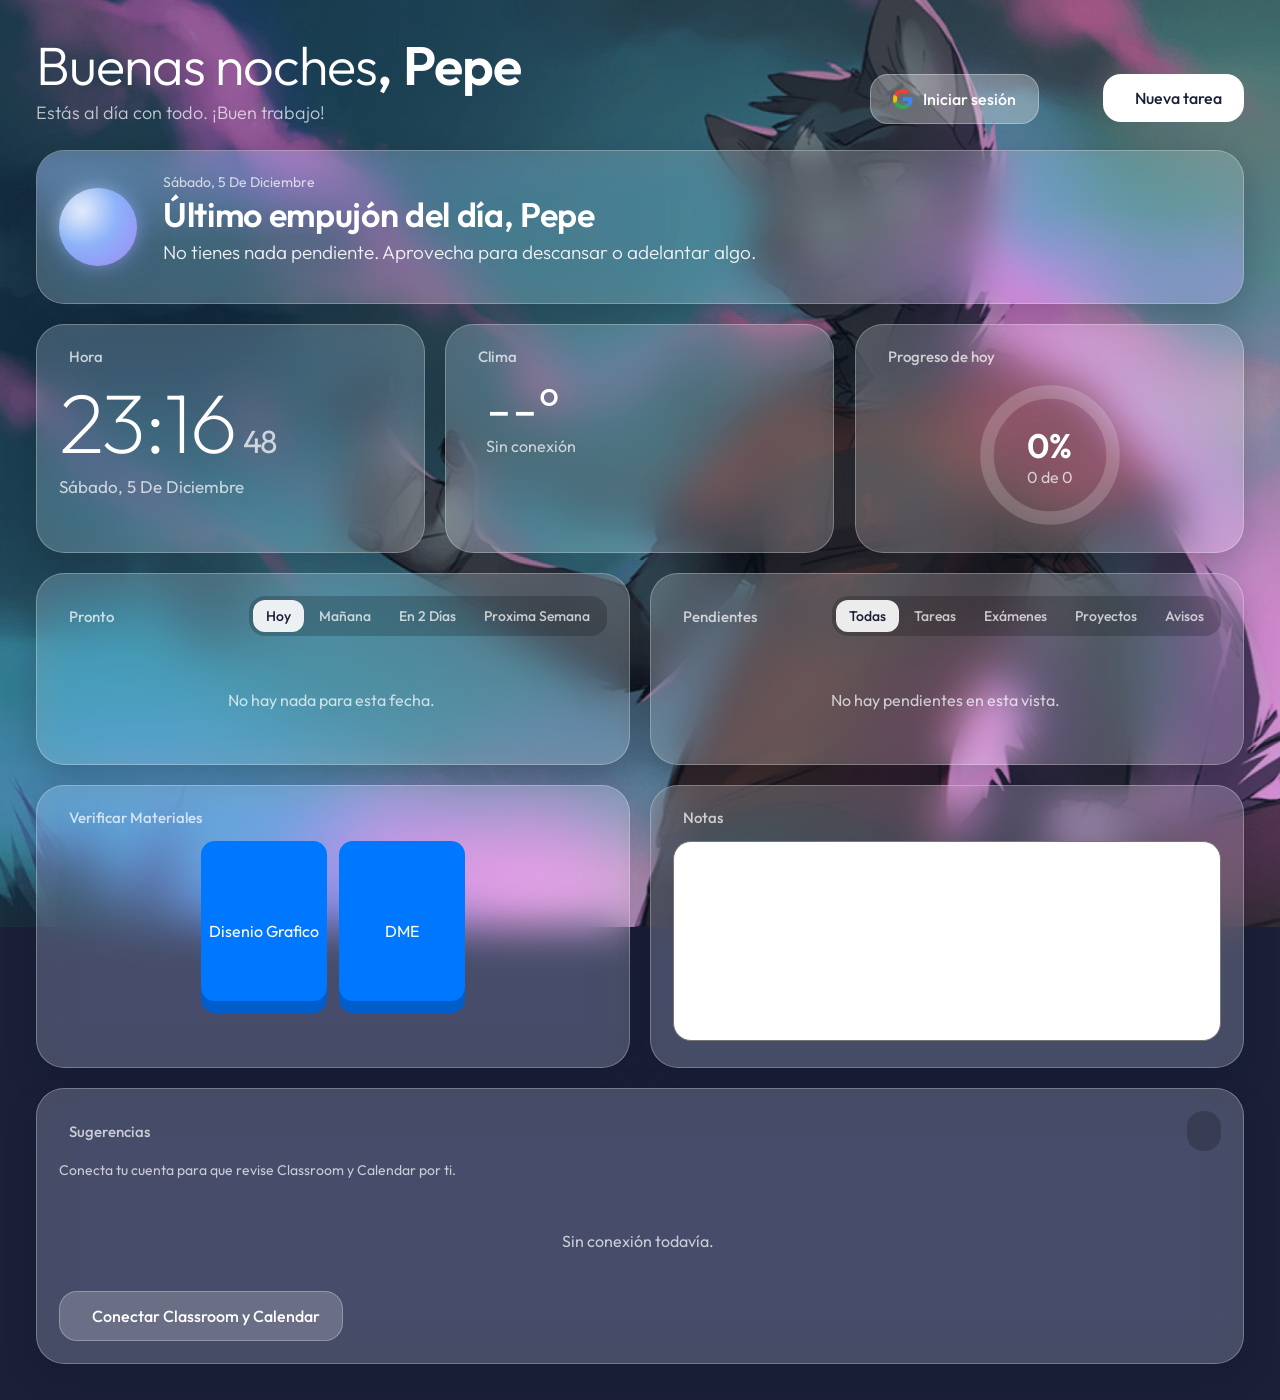
==== commit 766b3f60: "some test thing google classroom wawaw" ====
--- a/public/pendientesdashboard/index.html
+++ b/public/pendientesdashboard/index.html
@@ -42,6 +42,16 @@
 	</header>
 
 	<section class="grid">
+		<article class="card hero" id="hero" data-mood="calm" style="--i:0">
+			<div class="hero-orb"><span></span><span></span><span></span></div>
+			<div class="hero-body">
+				<div class="hero-kicker" id="heroKicker"></div>
+				<h2 id="heroTitle"></h2>
+				<p id="heroText"></p>
+				<div class="hero-chips" id="heroChips"></div>
+			</div>
+		</article>
+
 		<article class="card clock" style="--i:0">
 			<div class="card-title"><i class="fi fi-rr-clock"></i>Hora</div>
 			<div class="time"><span id="hm">00:00</span><small id="sec">00</small></div>
@@ -121,6 +131,18 @@
 			<div class="card-title"><i class="fi fi-rr-edit"></i>Notas</div>
 			<textarea id="quickNotes"></textarea>
 		</article>
+
+		<article class="card list suggest" id="suggestCard" style="--i:7">
+			<div class="card-title">
+				<i class="fi fi-rr-bulb"></i>Sugerencias <span class="badge" id="sgCount"></span>
+				<div class="seg">
+				<button id="sgRefresh" title="Revisar ahora"><i class="fi fi-rr-refresh"></i></button>
+				</div>
+			</div>
+			<div class="sg-status muted" id="sgStatus"></div>
+			<div class="tasks" id="sgList"></div>
+			<button class="btn ghost" id="sgConnect"><i class="fi fi-rr-link"></i><span>Conectar Classroom y Calendar</span></button>
+		</article>
 	</section>
 </main>
 
@@ -132,6 +154,17 @@
 <script src="assistant.js"></script>
 <script src="app.js"></script>
 <script src="sync.js"></script>
+<script src="intel/config.js"></script>
+<script src="intel/store.js"></script>
+<script src="intel/text.js"></script>
+<script src="intel/classify.js"></script>
+<script src="intel/google.js"></script>
+<script src="intel/collector.js"></script>
+<script src="intel/analyzer.js"></script>
+<script src="intel/greeter.js"></script>
+<script src="intel/mock.js"></script>
+<script src="intel/ui.js"></script>
+<script src="intel/intel.js"></script>
 <!--<script src="https://cdn.jsdelivr.net/npm/eruda"></script>
 <script>eruda.init();</script>-->
 </body>
--- a/public/pendientesdashboard/styles.css
+++ b/public/pendientesdashboard/styles.css
@@ -443,4 +443,52 @@
 #syncMenu .who small{color:var(--muted);font-size:14px;word-break:break-all}
 #syncMenu .stat{display:flex;gap:10px;align-items:flex-start;padding:12px 14px;border-radius:16px;background:rgba(255,255,255,.08);font-size:14px;color:var(--muted);line-height:1.4}
 #syncMenu .stat i{margin-top:2px}
-#syncMenu .btn{justify-content:center;width:100%;padding:12px 16px;font-size:15px}+#syncMenu .btn{justify-content:center;width:100%;padding:12px 16px;font-size:15px}
+
+
+/* ===== Hero inteligente ===== */
+.hero{grid-column:span 12;display:flex;align-items:center;gap:26px;position:relative;overflow:hidden;
+  --a:#8ab4ff;--b:#b38cff}
+.hero::before{content:"";position:absolute;inset:-40%;z-index:-1;opacity:.35;
+  background:radial-gradient(40% 40% at 20% 30%,var(--a),transparent 70%),radial-gradient(40% 40% at 80% 70%,var(--b),transparent 70%);
+  animation:heroDrift 14s ease-in-out infinite alternate;transition:opacity 1s}
+@keyframes heroDrift{to{transform:translate(4%,3%) rotate(8deg) scale(1.08)}}
+.hero[data-mood="calm"]{--a:#8ab4ff;--b:#b38cff}
+.hero[data-mood="busy"]{--a:#ffcf70;--b:#ff9f80}
+.hero[data-mood="urgent"]{--a:#ff8c9a;--b:#ff7f50}
+.hero[data-mood="celebrate"]{--a:#7ee0a8;--b:#7fd1ff}
+.hero-orb{position:relative;flex:0 0 78px;height:78px}
+.hero-orb span{position:absolute;inset:0;border-radius:50%;background:radial-gradient(circle at 30% 30%,#fff,var(--a) 45%,var(--b));
+  opacity:.9;animation:orb 4s ease-in-out infinite}
+.hero-orb span:nth-child(2){animation-delay:-1.3s;opacity:.45;filter:blur(8px)}
+.hero-orb span:nth-child(3){animation-delay:-2.6s;opacity:.3;filter:blur(18px)}
+@keyframes orb{50%{transform:scale(1.14)}}
+.hero-kicker{font-size:14px;text-transform:capitalize;color:var(--muted);margin-bottom:4px}
+.hero h2{font-size:clamp(22px,3.2vw,34px);font-weight:600;letter-spacing:-.01em;line-height:1.15}
+.hero p{font-size:clamp(16px,2vw,19px);font-weight:300;margin-top:6px;min-height:1.4em;color:rgba(255,255,255,.9)}
+.hero-chips{display:flex;flex-wrap:wrap;gap:8px;margin-top:14px}
+.chip{display:inline-flex;align-items:center;gap:6px;padding:6px 12px;border-radius:999px;font-size:14px;background:rgba(255,255,255,.14);border:1px solid rgba(255,255,255,.2)}
+
+/* ===== Sugerencias ===== */
+.suggest{grid-column:span 12}
+.badge{min-width:22px;padding:1px 8px;border-radius:999px;background:#fff;color:#1b2038;font-size:13px;font-weight:600;text-align:center}
+.badge:empty{display:none}
+.sg-status{font-size:14px;margin:-4px 0 12px}
+.task.sg{grid-template-columns:auto 1fr auto;cursor:default}
+.sg-ic{width:38px;height:38px;border-radius:12px;display:grid;place-items:center;background:color-mix(in srgb,var(--c) 28%,transparent);color:var(--c)}
+.sg-score{opacity:.7}
+.sg-why{display:flex;flex-wrap:wrap;gap:6px;margin-top:7px}
+.sg-why em{font-style:normal;font-size:12.5px;padding:3px 9px;border-radius:999px;background:rgba(255,255,255,.1);color:var(--muted)}
+.sg-actions{display:flex;gap:6px}
+.sg-actions button{width:36px;height:36px;border-radius:12px;display:grid;place-items:center;background:rgba(255,255,255,.12);transition:transform .25s var(--ease),background .2s}
+.sg-actions button:hover{background:rgba(255,255,255,.26)}
+.sg-actions button:active{transform:scale(.9)}
+.sg-actions button[data-act="add"],.sg-actions button[data-act="do"]{background:#fff;color:#1b2038}
+#sgRefresh.spin i{animation:syncspin 1s linear infinite}
+#sgConnect{margin-top:8px}
+@media (max-width:620px){
+  .hero{flex-direction:column;align-items:flex-start;gap:14px}
+  .task.sg{grid-template-columns:auto 1fr}
+  .sg-actions{grid-column:1/-1;justify-content:flex-end}
+}
+@media (prefers-reduced-motion:reduce){.hero::before,.hero-orb span{animation:none}}
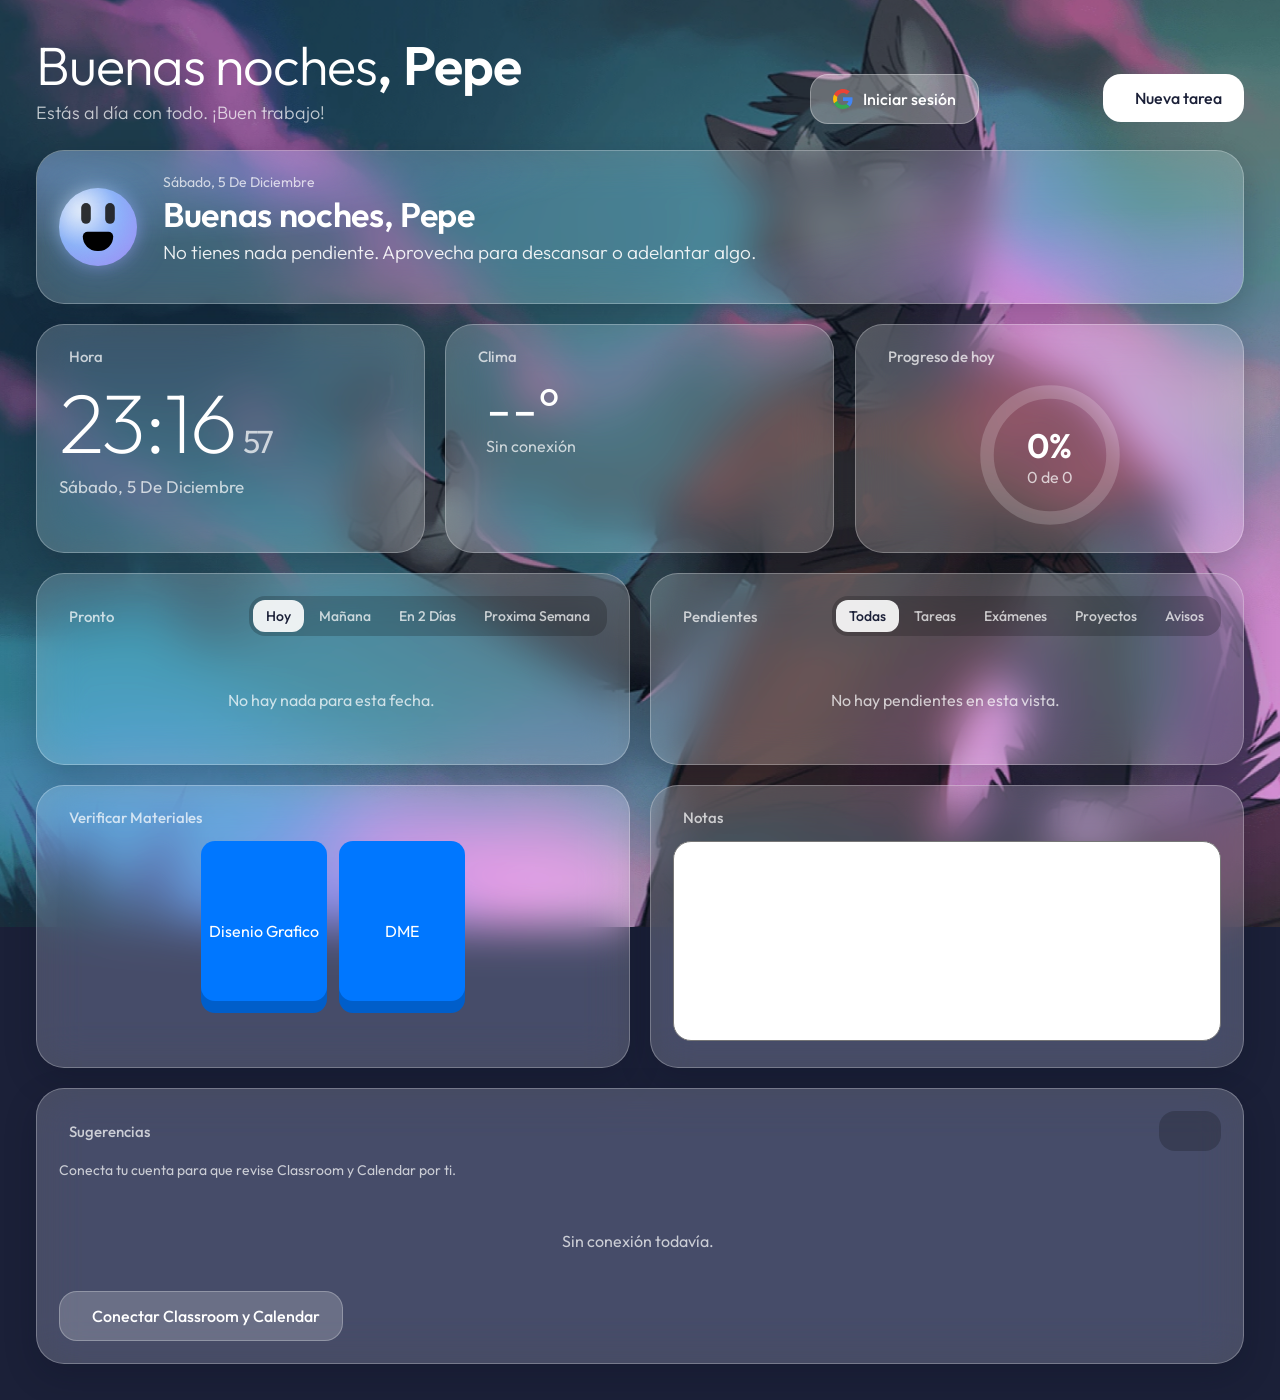
==== commit 2fead8fd: "New Release PendientesDashboard" ====
--- a/public/pendientesdashboard/index.html
+++ b/public/pendientesdashboard/index.html
@@ -36,6 +36,7 @@
 			<p id="sub" class="muted"></p>
 		</div>
 		<div class="create">
+		<button class="btn secondary" id="subjectsBtn" title="Materias"><i class="fi fi-rr-settings"></i></button>
 			<button class="btn secondary" id="invokeNioBtn"><i class="fi fi-rr-circle-microphone"></i></button>
 			<button class="btn primary" id="add"><i class="fi fi-rr-plus"></i><span>Nueva tarea</span></button>
 		</div>
@@ -43,7 +44,12 @@
 
 	<section class="grid">
 		<article class="card hero" id="hero" data-mood="calm" style="--i:0">
-			<div class="hero-orb"><span></span><span></span><span></span></div>
+			<div class="hero-orb" id="invokeNioOrbBtn">
+				<span></span><span></span><span></span>
+				<div class="face">
+					<div class="eyes"><div class="eye l"></div><div class="eye r"></div></div><div class="mouth"></div>
+				</div>
+			</div>
 			<div class="hero-body">
 				<div class="hero-kicker" id="heroKicker"></div>
 				<h2 id="heroTitle"></h2>
@@ -136,6 +142,7 @@
 			<div class="card-title">
 				<i class="fi fi-rr-bulb"></i>Sugerencias <span class="badge" id="sgCount"></span>
 				<div class="seg">
+				<button id="sgMap" title="Vincular clases con materias"><i class="fi fi-rr-link"></i></button>
 				<button id="sgRefresh" title="Revisar ahora"><i class="fi fi-rr-refresh"></i></button>
 				</div>
 			</div>
@@ -164,6 +171,8 @@
 <script src="intel/greeter.js"></script>
 <script src="intel/mock.js"></script>
 <script src="intel/ui.js"></script>
+<script src="intel/settings.js"></script>
+
 <script src="intel/intel.js"></script>
 <!--<script src="https://cdn.jsdelivr.net/npm/eruda"></script>
 <script>eruda.init();</script>-->
--- a/public/pendientesdashboard/styles.css
+++ b/public/pendientesdashboard/styles.css
@@ -491,4 +491,69 @@
   .task.sg{grid-template-columns:auto 1fr}
   .sg-actions{grid-column:1/-1;justify-content:flex-end}
 }
-@media (prefers-reduced-motion:reduce){.hero::before,.hero-orb span{animation:none}}+@media (prefers-reduced-motion:reduce){.hero::before,.hero-orb span{animation:none}}
+
+.hero-orb .face {
+  position: absolute;
+  top: 0;
+  left: 0;
+  width: 100%;
+  height: 100%;
+  background-color: transparent;
+
+  display: flex;
+  flex-direction: column;
+  align-items: center;
+  justify-content: space-evenly;
+
+  animation:orb 4s ease-in-out infinite;
+  scale: 0.8;
+}
+.hero-orb .face .eyes {
+  width: 100%;
+  display: flex;
+  align-items: center;
+  justify-content: space-evenly;
+}
+.hero-orb .face .eyes .eye {
+  width: 12px;
+  height: 26px;
+  border-radius: 999em;
+  background-color: rgba(26, 27, 28, 0.9);
+}
+.hero-orb .face .mouth {
+  width: 38px;
+  height: 24px;
+  border-radius: 6px 6px 18px 18px;
+  background-color: black;
+}
+
+/* ===== Panel de materias ===== */
+#subjectsBtn{width:48px}
+.st-tabs{margin:0 0 16px!important;width:100%}
+.st-tabs button{flex:1}
+.st-hint{font-size:14px;margin-bottom:14px;line-height:1.45}
+.st-row{display:flex;align-items:center;gap:10px;margin-bottom:10px}
+.st-color{position:relative;flex:0 0 42px;height:42px;border-radius:14px;background:var(--c);border:2px solid rgba(255,255,255,.5);overflow:hidden;cursor:pointer}
+.st-color input{position:absolute;inset:-8px;width:calc(100% + 16px);height:calc(100% + 16px);opacity:0;cursor:pointer}
+.st-name{flex:1;min-width:0;font:inherit;color:#fff;padding:11px 14px;border-radius:14px;background:rgba(255,255,255,.1);border:1px solid rgba(255,255,255,.2);outline:none;transition:border-color .25s,background .25s}
+.st-name:focus{border-color:#fff;background:rgba(255,255,255,.16)}
+.st-name:disabled{opacity:.6}
+.st-del{width:42px;height:42px;flex:0 0 42px;border-radius:14px;display:grid;place-items:center;background:rgba(255,140,154,.18);color:#ffd0d6}
+.st-add{margin-top:18px;padding-top:16px;border-top:1px solid rgba(255,255,255,.15)}
+.st-addbtn{padding:0;width:48px;height:42px;justify-content:center}
+
+.st-note{display:flex;align-items:center;gap:12px;flex-wrap:wrap;padding:12px 14px;margin-bottom:14px;border-radius:16px;background:rgba(255,207,112,.15);border:1px solid rgba(255,207,112,.4);font-size:14px;line-height:1.4}
+.st-note .btn{padding:8px 14px;font-size:14px}
+.st-course{width:100%;display:grid;grid-template-columns:auto 1fr auto;align-items:center;gap:14px;text-align:left;padding:13px 15px;margin-bottom:10px;border-radius:18px;background:rgba(255,255,255,.09);border:1px solid rgba(255,255,255,.16);transition:background .25s,border-color .25s,transform .25s var(--ease)}
+.st-course:active{transform:scale(.985)}
+.st-course.on{background:color-mix(in srgb,var(--c) 22%,transparent);border-color:var(--c)}
+.st-check{width:28px;height:28px;border-radius:50%;border:2px solid rgba(255,255,255,.5);display:grid;place-items:center;font-size:13px;color:transparent;transition:all .3s var(--ease)}
+.st-course.on .st-check{background:var(--c);border-color:var(--c);color:#12301f}
+.st-cinfo{display:flex;flex-direction:column;gap:2px;min-width:0}
+.st-cinfo b{font-size:17px;font-weight:500}
+.st-cinfo small{color:var(--muted);font-size:13.5px;display:flex;gap:6px;align-items:center}
+.st-chip{font-size:12.5px;padding:3px 10px;border-radius:999px;white-space:nowrap;background:color-mix(in srgb,var(--c,#fff) 30%,transparent);border:1px solid color-mix(in srgb,var(--c,#fff) 55%,transparent)}
+.st-chip.auto,.st-chip.none{--c:#fff;opacity:.75}
+.st-course.pulse{animation:stPulse 1.2s ease 2}
+@keyframes stPulse{50%{box-shadow:0 0 0 5px rgba(255,255,255,.3)}}
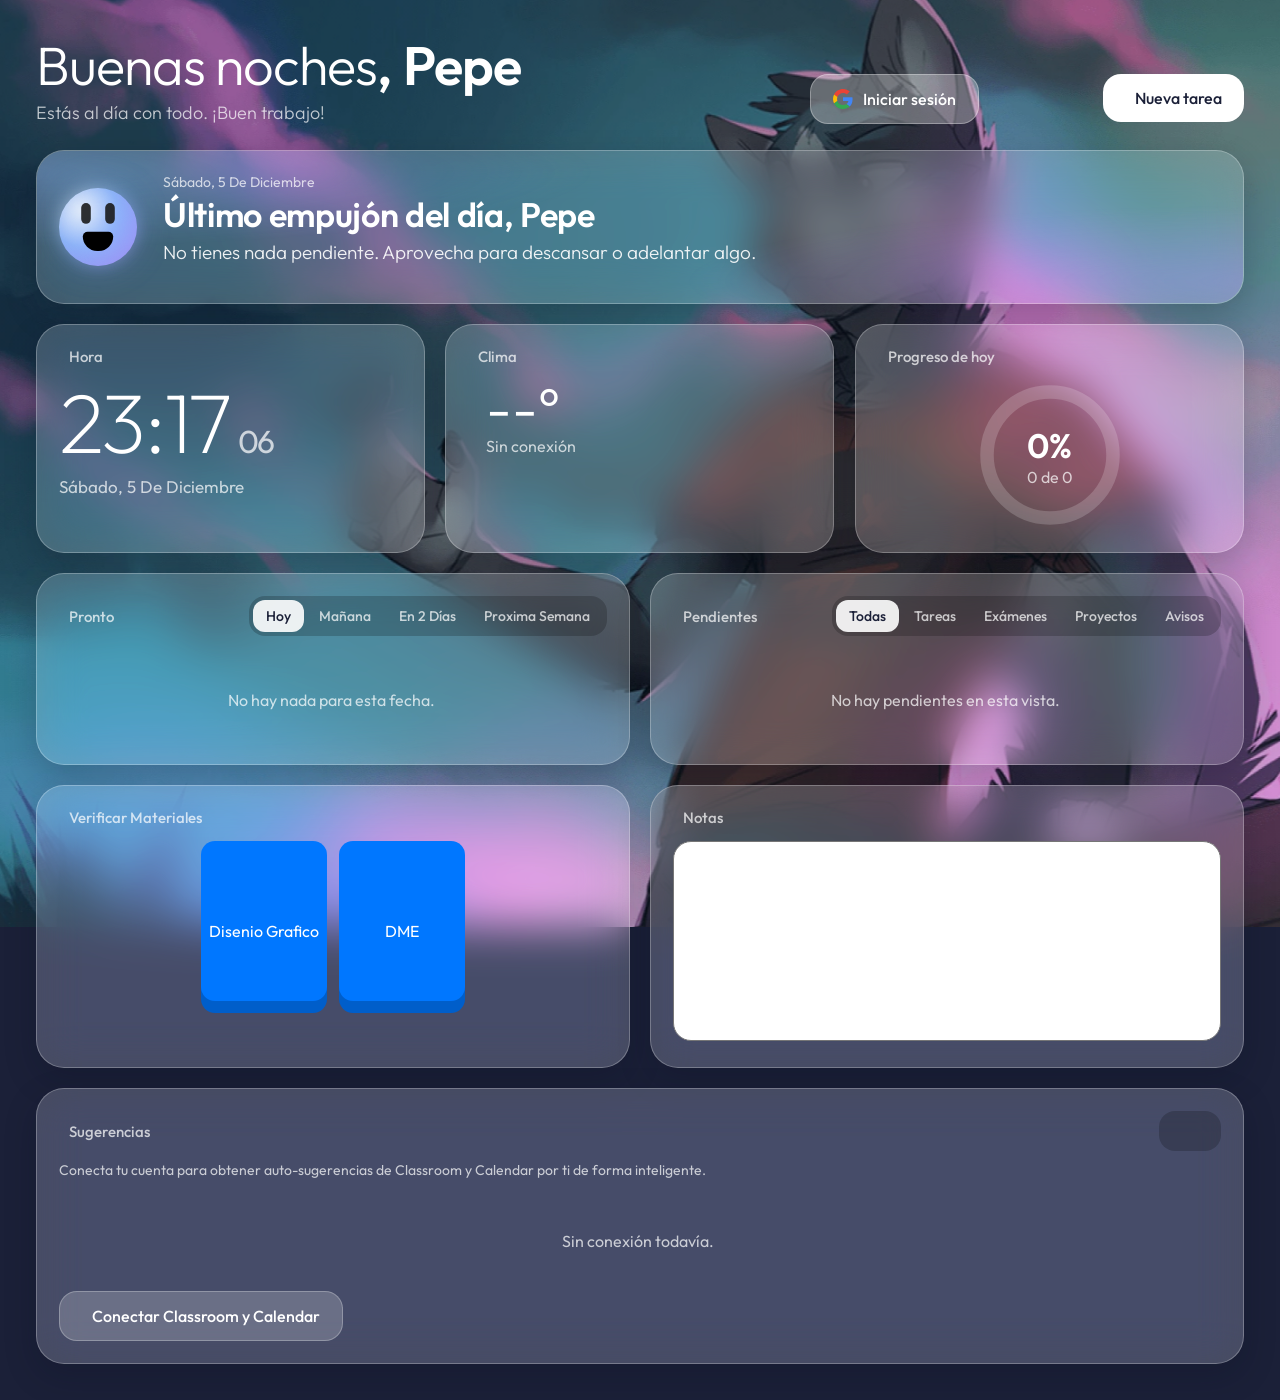
==== commit 50c216c4: "update todo nyx" ====
--- a/public/pendientesdashboard/index.html
+++ b/public/pendientesdashboard/index.html
@@ -149,6 +149,7 @@
 			<div class="sg-status muted" id="sgStatus"></div>
 			<div class="tasks" id="sgList"></div>
 			<button class="btn ghost" id="sgConnect"><i class="fi fi-rr-link"></i><span>Conectar Classroom y Calendar</span></button>
+			<button class="btn ghost" id="sgDisconnect" style="display:none"><i class="fi fi-rr-sign-out-alt"></i><span>Desconectar Classroom y Calendar</span></button>
 		</article>
 	</section>
 </main>
--- a/public/pendientesdashboard/styles.css
+++ b/public/pendientesdashboard/styles.css
@@ -556,4 +556,16 @@
 .st-chip{font-size:12.5px;padding:3px 10px;border-radius:999px;white-space:nowrap;background:color-mix(in srgb,var(--c,#fff) 30%,transparent);border:1px solid color-mix(in srgb,var(--c,#fff) 55%,transparent)}
 .st-chip.auto,.st-chip.none{--c:#fff;opacity:.75}
 .st-course.pulse{animation:stPulse 1.2s ease 2}
-@keyframes stPulse{50%{box-shadow:0 0 0 5px rgba(255,255,255,.3)}}+@keyframes stPulse{50%{box-shadow:0 0 0 5px rgba(255,255,255,.3)}}
+
+#syncMenu .chev2{transition:transform .3s var(--ease)}
+#syncMenu .btn.danger[aria-expanded="true"] .chev2{transform:rotate(180deg)}
+#syncMenu .sdrop{display:grid;grid-template-rows:0fr;transition:grid-template-rows .3s var(--ease)}
+#syncMenu .sdrop.open{grid-template-rows:1fr}
+#syncMenu .sdrop>div{overflow:hidden;display:flex;flex-direction:column;gap:8px}
+#syncMenu .sopt{display:flex;align-items:center;gap:12px;width:100%;text-align:left;padding:11px 14px;border-radius:14px;
+  background:rgba(255,255,255,.08);border:1px solid rgba(255,255,255,.14);transition:background .2s}
+#syncMenu .sopt:hover{background:rgba(255,255,255,.16)}
+#syncMenu .sopt:disabled{opacity:.45;cursor:default}
+#syncMenu .sopt b{display:block;font-weight:500;font-size:15px}
+#syncMenu .sopt small{display:block;color:var(--muted);font-size:13px;word-break:break-all}
